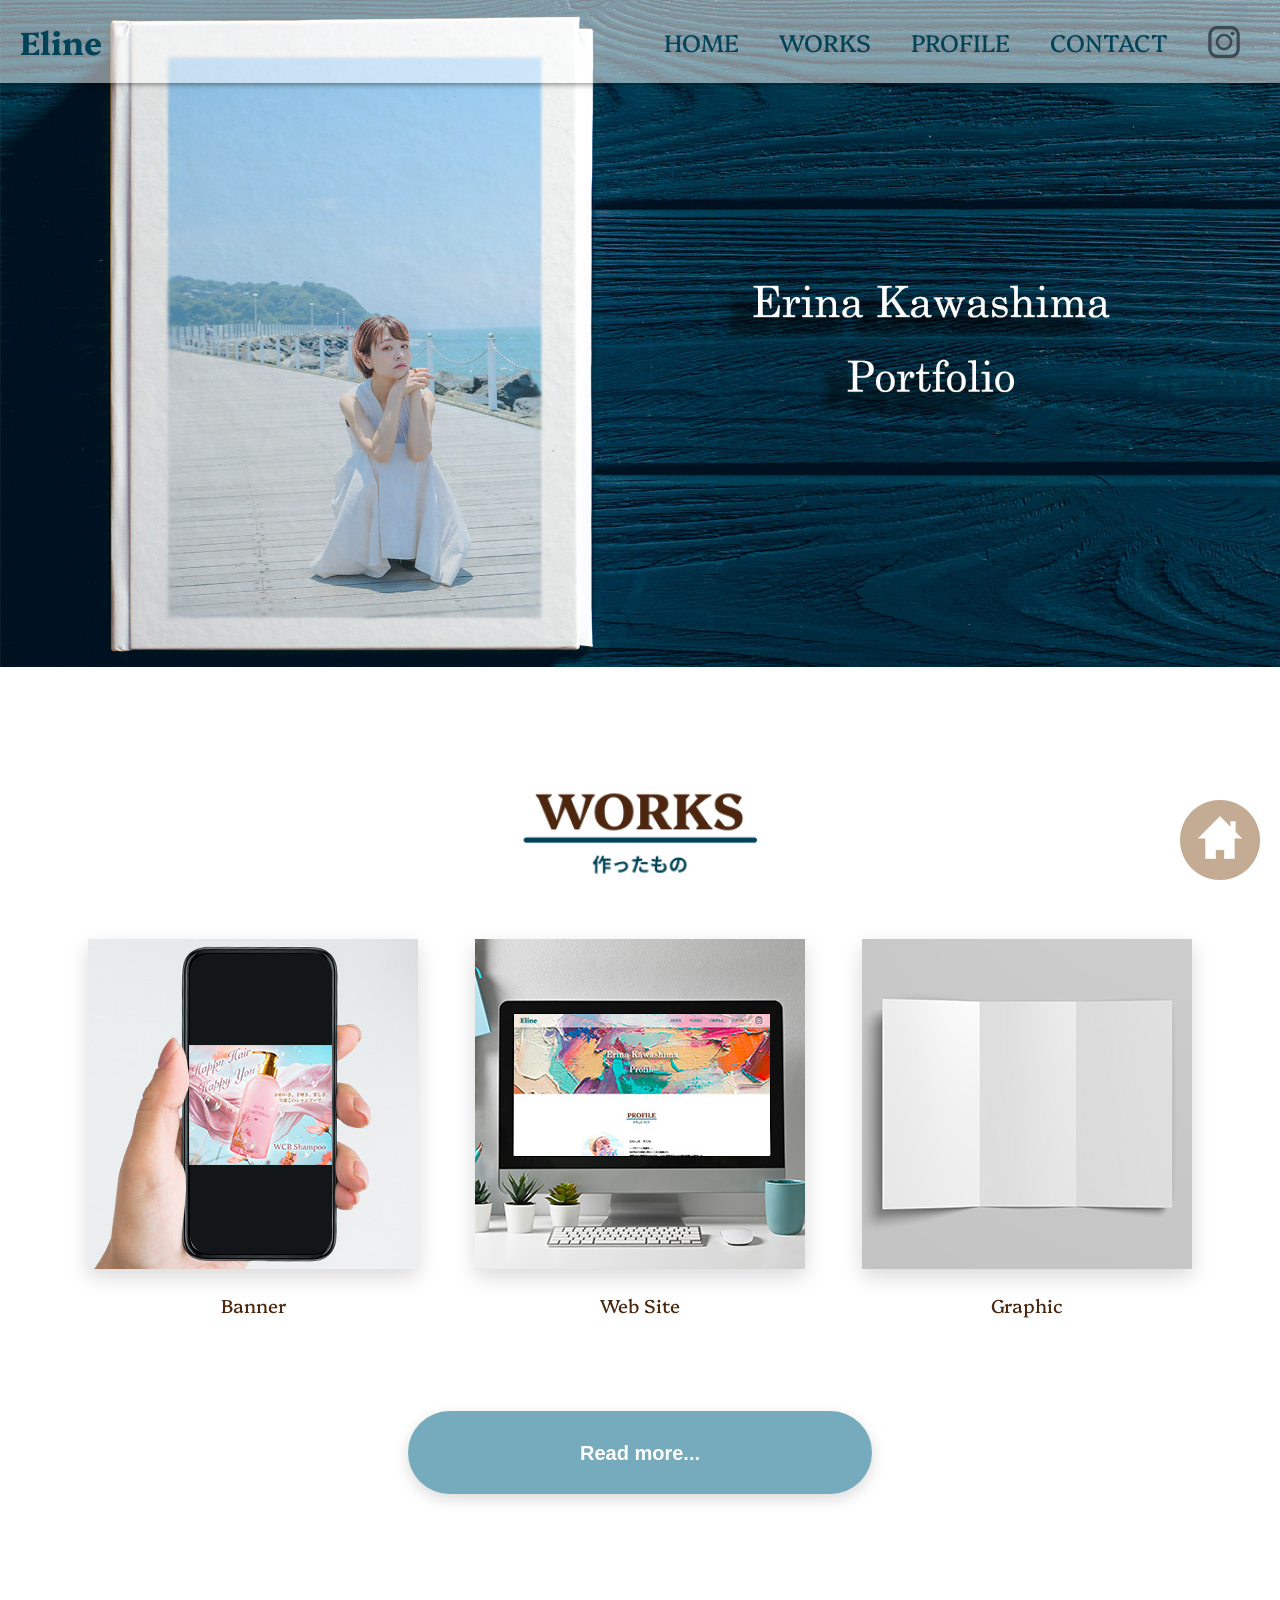
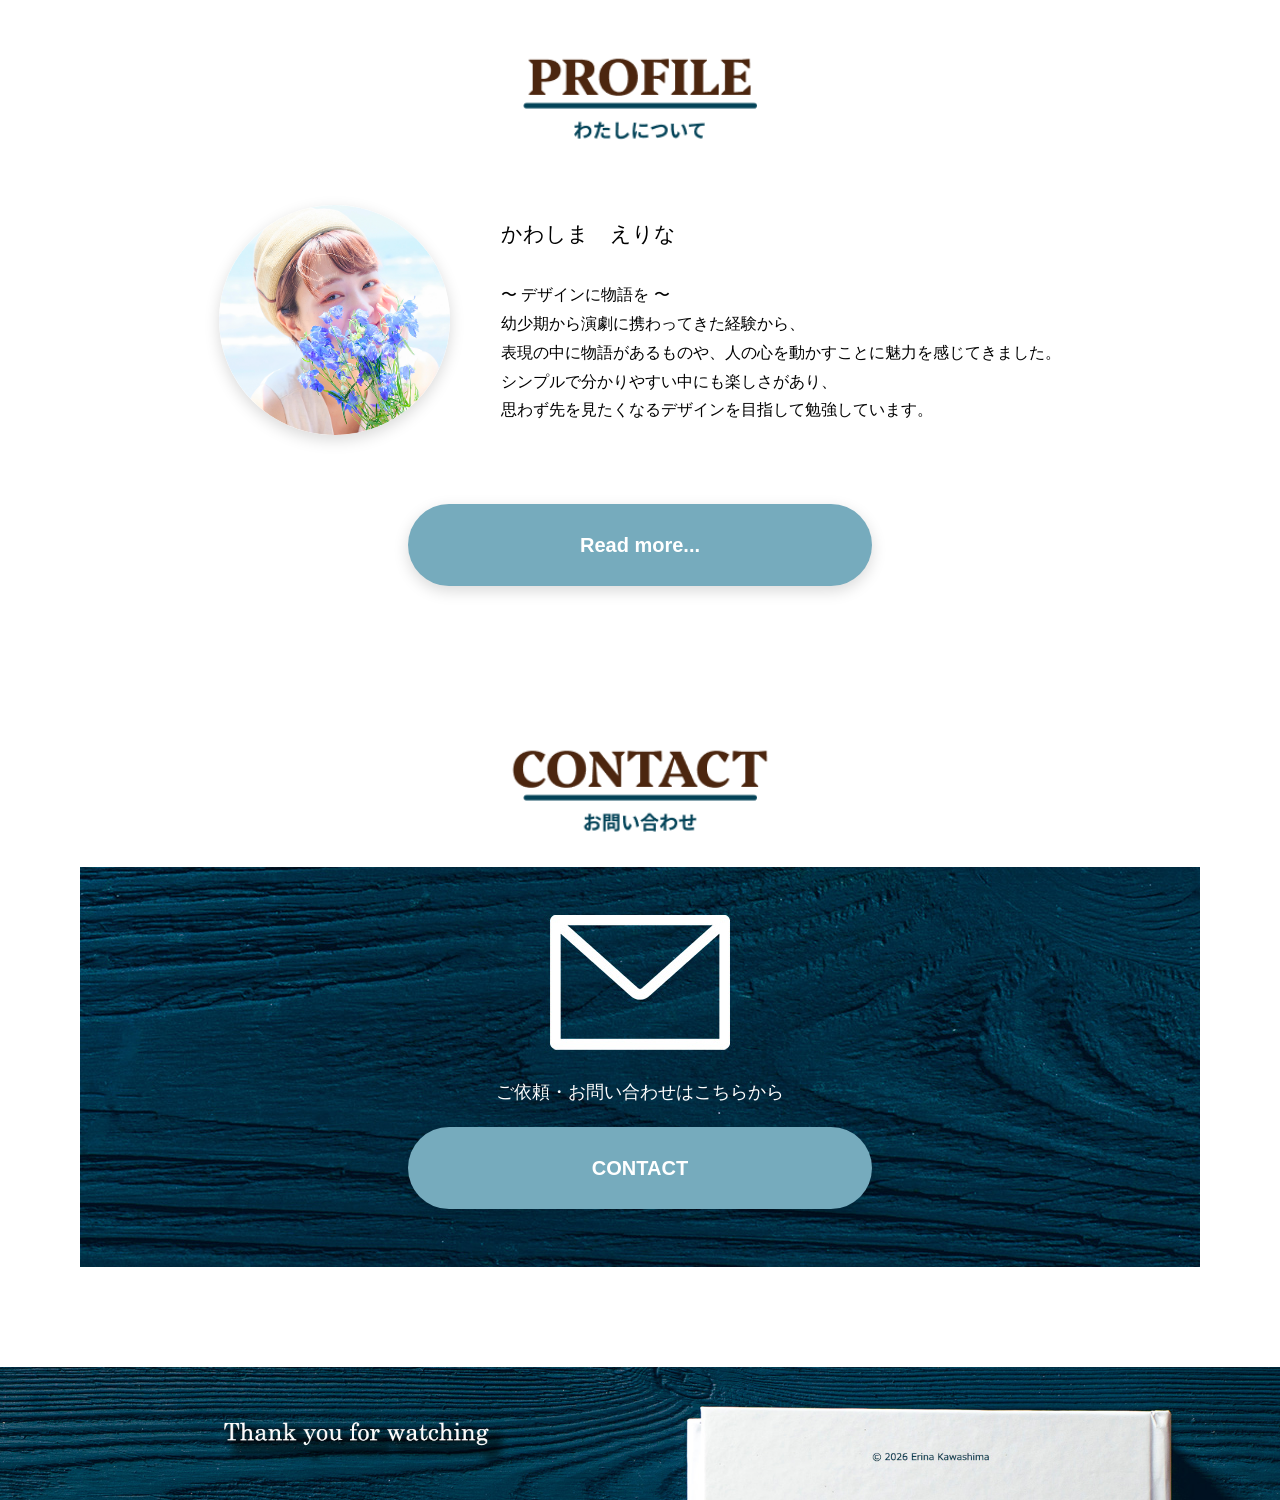
==== index.html @ 05cc4822 "Add files via upload" ====
<!doctype html>
<html>
<head>
<meta charset="utf-8">
<meta name="viewport" content="width=device-width, initial-scale=1">
	
<title>portfolio</title>
	
<link href="style.css" rel="stylesheet" type="text/css">

<link rel="preconnect" href="https://fonts.googleapis.com">
<link rel="preconnect" href="https://fonts.gstatic.com" crossorigin>
<link href="https://fonts.googleapis.com/css2?family=Platypi:ital,wght@0,300..800;1,300..800&display=swap" rel="stylesheet">
	
<script type="text/javascript">
function MM_preloadImages() { //v3.0
  var d=document; if(d.images){ if(!d.MM_p) d.MM_p=new Array();
    var i,j=d.MM_p.length,a=MM_preloadImages.arguments; for(i=0; i<a.length; i++)
    if (a[i].indexOf("#")!=0){ d.MM_p[j]=new Image; d.MM_p[j++].src=a[i];}}
}

function MM_swapImgRestore() { //v3.0
  var i,x,a=document.MM_sr; for(i=0;a&&i<a.length&&(x=a[i])&&x.oSrc;i++) x.src=x.oSrc;
}

function MM_findObj(n, d) { //v4.01
  var p,i,x;  if(!d) d=document; if((p=n.indexOf("?"))>0&&parent.frames.length) {
    d=parent.frames[n.substring(p+1)].document; n=n.substring(0,p);}
  if(!(x=d[n])&&d.all) x=d.all[n]; for (i=0;!x&&i<d.forms.length;i++) x=d.forms[i][n];
  for(i=0;!x&&d.layers&&i<d.layers.length;i++) x=MM_findObj(n,d.layers[i].document);
  if(!x && d.getElementById) x=d.getElementById(n); return x;
}

function MM_swapImage() { //v3.0
  var i,j=0,x,a=MM_swapImage.arguments; document.MM_sr=new Array; for(i=0;i<(a.length-2);i+=3)
   if ((x=MM_findObj(a[i]))!=null){document.MM_sr[j++]=x; if(!x.oSrc) x.oSrc=x.src; x.src=a[i+2];}
}
</script>
	
<script src="js/jquery-3.7.1.min.js"></script>
<script>
$(function() {
	  // .nav-button をクリックした時の設定
	  $(".nav-button").on("click",function() {
			  // <body> にクラス名 [menu-open] を追加・削除
			  $("body").toggleClass("menu-open");
	  });

	  // ナビゲーション (<nav>) 内をクリックした時の設定
	  $(document).on('click', '.menu-open nav', function() {
			  // ブラウザに .nav-button をクリックさせる
			  $('.nav-button').trigger('click');
	  });
});
</script>	
	
	
</head>

	
<body id="top" onLoad="MM_preloadImages('img/insta-icon02.png')">
<header>
  <h1><a href="portfolio.html">Eline</a></h1>
	
<div class="nav-button">
    <span></span>
    <span></span>
    <span></span>
</div>
	
  <nav>
    <ul class="menu">
      <li><a href="portfolio.html">HOME</a></li>
      <li><a href="works.html">WORKS</a></li>
      <li><a href="profile.html">PROFILE</a></li>
      <li><a href="#contact">CONTACT</a></li>
      <li><a href="https://www.instagram.com/erinakawashima/"><img src="img/insta-icon.png" alt="instagram" id="insta" onMouseOver="MM_swapImage('insta','','img/insta-icon02.png',1)" onMouseOut="MM_swapImgRestore()"/></a></li>
    </ul>
  </nav>
	
</header>
	

    
<p class="main-img">
  <picture>
    <source srcset="img/r-main-img.jpg" media="(max-width: 600px)">
    <img src="img/main-img.jpg" alt="">
  </picture>
</p>
    
	
<main>
  <section class="works" id="works">
    <h2><img src="img/h2-works.png" alt="WORKS 作ったもの"/></h2>
	  
    <div class="flex-box">
		
      <div class="w-box">
        <p><a href="works.html#banner"><img src="img/banner.jpg" alt=""/></a></p>
        <h3>Banner</h3>
      </div>
      <div class="w-box">
        <p><a href="works.html#website"><img src="img/website.jpg" alt=""/></a></p>
        <h3>Web Site</h3>
      </div>
      <div class="w-box">
        <p><a href="works.html#graphic"><img src="img/graphic01.jpg" alt=""/></a></p>
        <h3>Graphic</h3>
      </div>
    </div>
    
    <p class="readmore-btn"><a href="works.html">Read more...</a></p>
  </section>
  
  <section class="profile" id="profile">
    <h2><img src="img/h2-profile.png" alt="PROFILE　わたしについて"/></h2>
	  
    <div class="flex-box profile-flex">
		
      <div class="p-box">
        <p><img src="img/profile.png"  alt="プロフィール写真"/></p>
      </div>
      <div class="p-text">
        <p><span>かわしま　えりな</span></p>
        <p>&nbsp;</p>
        <p>〜 デザインに物語を 〜<br>
        幼少期から演劇に携わってきた経験から、<br>表現の中に物語があるものや、人の心を動かすことに魅力を感じてきました。<br>シンプルで分かりやすい中にも楽しさがあり、<br>思わず先を見たくなるデザインを目指して勉強しています。</p>
      </div>
    </div>
    
    <p class="readmore-btn"><a href="profile.html">Read more...</a></p>
    
  </section>
  
  <section class="contact" id="contact">
    <h2><img src="img/h2-contact.png" alt="CONTACT　お問い合わせ"/></h2>
    <div class="contact-box">
      <p class="contact-img"><img src="img/contact.jpg" alt=""/></p>
      <div class="c-flexbox">
        <p class="contact-text">ご依頼・お問い合わせはこちらから</p>
        <p class="readmore-btn">CONTACT</p>
      </div>
    </div>
    
  </section>
  
  <p class="gotop"><a href="#top"><img src="img/gotop.png" alt="TOP"/></a></p>
	
</main>
	
<footer>
	
  <p><picture>
    <source srcset="img/r-footer.jpg" media="(max-width: 800px)">
    <img src="img/footer.jpg" alt="Thank you for waching @ErinaKawashima">
	</picture>
	</p>
</footer>
	
</body>
</html>
---- style.css ----
@charset "utf-8";

*, ::before, ::after {
	padding: 0;
	margin: 0;
	box-sizing: border-box;
}
html {
	font-size: 62.5%;
/*	scroll-padding-top: 100px;*/
	scroll-behavior: smooth;
}
img {
	vertical-align: bottom;
	max-width: 100%;
	height: auto;
}
body {
	font-family: sans-serif;
	font-size: 1.6rem; /*文字サイズ*/
	line-height: 1.8;
    
    overflow-x: hidden;
}
a {
	color: #034358;
	text-decoration: none;
}
a:hover {
	text-decoration: underline;
}

header {
	display: flex;
	justify-content: space-between;
	padding: 0 20px;
	align-items: center;
	background-color: rgba(255,255,255,0.50);
	box-shadow: 0px 1px 6px rgba(0,0,0,0.5);
	position: fixed;
	width: 100%;
	height: auto;
	z-index: 1;
}
.menu {
	list-style-type: none;
	display: flex;
    font-size: 2.4rem;
	padding: 2rem 0;
}

.menu a {
	padding: 10px 20px;
	color: #034358;
}
.menu a:hover {
    color: #ffad3b;
	text-decoration: none;
}

#insta {
    padding-bottom: 5px;
}

h1 a:hover {
    color: #ffad3b;
    text-decoration: none;
}

h1 {
	color: #034358;
}
h2 {
    /*outline: 2px solid red;*/
    padding: 10rem 0 3rem 0;
    width: 100%;
    max-width: 600px;
    margin: 0 auto;
}
h2 img {
    width: 25vw;
    max-width: 270px;
    min-width: 150px;
    height: auto;
}
h2, h3 {
	text-align: center;
}
h3 {
	color: #4C260F;
	font-weight: normal;
	padding: 20px 0;
}



nav ul,h1,h2,h3 {
  font-family: "Platypi", serif;
  font-optical-sizing: auto;
  /*font-weight: <weight>;*/
  font-style: normal;
}

.main-img img,footer img {
  width: 100%;
  height: auto;
  display: block;
}

main {
	max-width: 1200px;
	margin: 0 auto;
	padding: 0 20px;
}
/*
.works {
    padding-top: 50px;
}
*/

.flex-box {
	padding: 30px 0;
    display: flex;
    justify-content: space-around;
}

.readmore-btn {
	width: 40%;
    max-width: 600px;
    min-width: 150px;
	color: #FFFFFF;
	background-color: #76ABBD;
	margin: 3vw auto;
	padding: 2% 0;
/*    font-size: 1.6vw;*/
	border-radius: 50px;
	font-weight: bold;
    font-size: 2rem;
	white-space: nowrap;
	text-align: center;
    
    box-shadow: 0 5px 15px rgba(0, 0, 0, 0.15);
}
.readmore-btn:hover{
	opacity: 0.7;
}
.readmore-btn a {
	color: #fff;
}
.readmore-btn a:hover {
	text-decoration: none;
}

.w-box {
    padding: 0 10px;
}

.w-box img {
    box-shadow: 0 8px 20px rgba(0,0,0,0.15);
    transition: 0.3s;
}

.w-box img:hover {
  transform: translateY(-5px);
  box-shadow: 0 15px 35px rgba(0,0,0,0.25);
}

.profile-flex {
    display: flex;
    justify-content: center;
    align-items: center;
    gap: 4vw;
}

/* 画像側 */
.p-box {
    /*outline: 2px solid red;*/
    flex: 0 0 auto;
}

/* ここがポイント */
.p-box img {
  width: 18vw;          /* 画面幅に比例 */
  max-width: 300px;     /* 大きくなりすぎ防止 */
  min-width: 200px;     /* 小さくなりすぎ防止 */
  aspect-ratio: 1 / 1; /* 正円キープ */
  object-fit: cover;
  border-radius: 50%;
    
    box-shadow: 0 5px 15px rgba(0, 0, 0, 0.15);
    
}



.p-text span {
    font-size: 1.3em;
}
.p-text {
    /*outline: 2px solid red;*/
	max-width: 800px;
	height: auto;
}
.contact-img {
    text-align: center;
}
.contact-box {
    position: relative;
}

.c-flexbox {
    position: absolute;
    inset: 0;
    display: flex;
    flex-direction: column;
    justify-content: center;
    align-items: center;
    gap: 1.5em;
}

.contact-text {
	position: absolute;
	top: 58%;
	left: 50%;
	transform: translate(-50%, -50%);
	color: #FFFFFF;
    font-size: 1.8rem;
	text-align: center;
	width: 100%;
	padding-bottom: 0.8em;	
}
.contact .readmore-btn {
    margin: 0 auto;
    position: absolute;
    top: 65%;
    left: 50%;
    transform: translate(-50%);
}
.gotop {
	position: fixed;
	bottom: 20px;
	right: 20px;
	opacity: 0.7;
}
.gotop:hover {
	opacity: 1;
}




footer {
	padding-top: 100px;

	/*background-color: #034358;
	color: #FFFFFF;
	height: 100px;
	text-align: right;*/   
}

@media (max-width:800px){
    
body {
    background-color: #FFFAED;
    font-size: 14px; /*文字サイズ*/
}

	
nav {
  position: fixed;
  top: 0;
  left: 100%;
  width: 100%;
  height: 100%;
  background-color: #fff;
  padding-top: 100px;
	transition: 0.5s;
}	
	


nav .menu {
  display: block;
  height: 100%;
  padding-bottom: 50px;
  overflow: auto;
}

nav .menu a {
  font-size: 24px; /*文字サイズ*/
  padding: 30px 0;
  display: block;
  text-align: center;
}
	
header h1 {
	z-index: 1;
}	

.nav-button {
	width: 70px;
	height: 50px;
	position: relative;
	z-index: 1;
}
	
.nav-button span {
  width: 30px;
  height: 3px;
  background-color: #034358;
  position: absolute;
  left: 20px;
    border-radius: 2px;
}
.nav-button span:nth-child(1) {
	top: 12px;
}
.nav-button span:nth-child(2) {
	top: 24px;
}
.nav-button span:nth-child(3) {
	top: 36px;
}
	

.menu-open nav {
	left: 0;
}	
	
.menu-open .nav-button span:nth-child(1) {
  top: 24px;
  transform: rotate(315deg);
}

.menu-open .nav-button span:nth-child(2) {
  width: 0;
  left: 50%;
}

.menu-open .nav-button span:nth-child(3) {
  top: 24px;
  transform: rotate(-315deg);
}
	
.nav-button span {
	transition: 0.3s;
}

    
.flex-box {
	padding: 0px;
    display: block;
    text-align: center;
}
.p-text {
    font-size: 14px;
    }
.p-box {
    padding-bottom: 2em;
    }
 
    
.readmore-btn {
        font-size: 1.4rem;
    }
.contact-text {
    font-size: 1.2rem;
    } 
    
.gotop {
    width: 50px;
    height: 50px;
    }
    
}
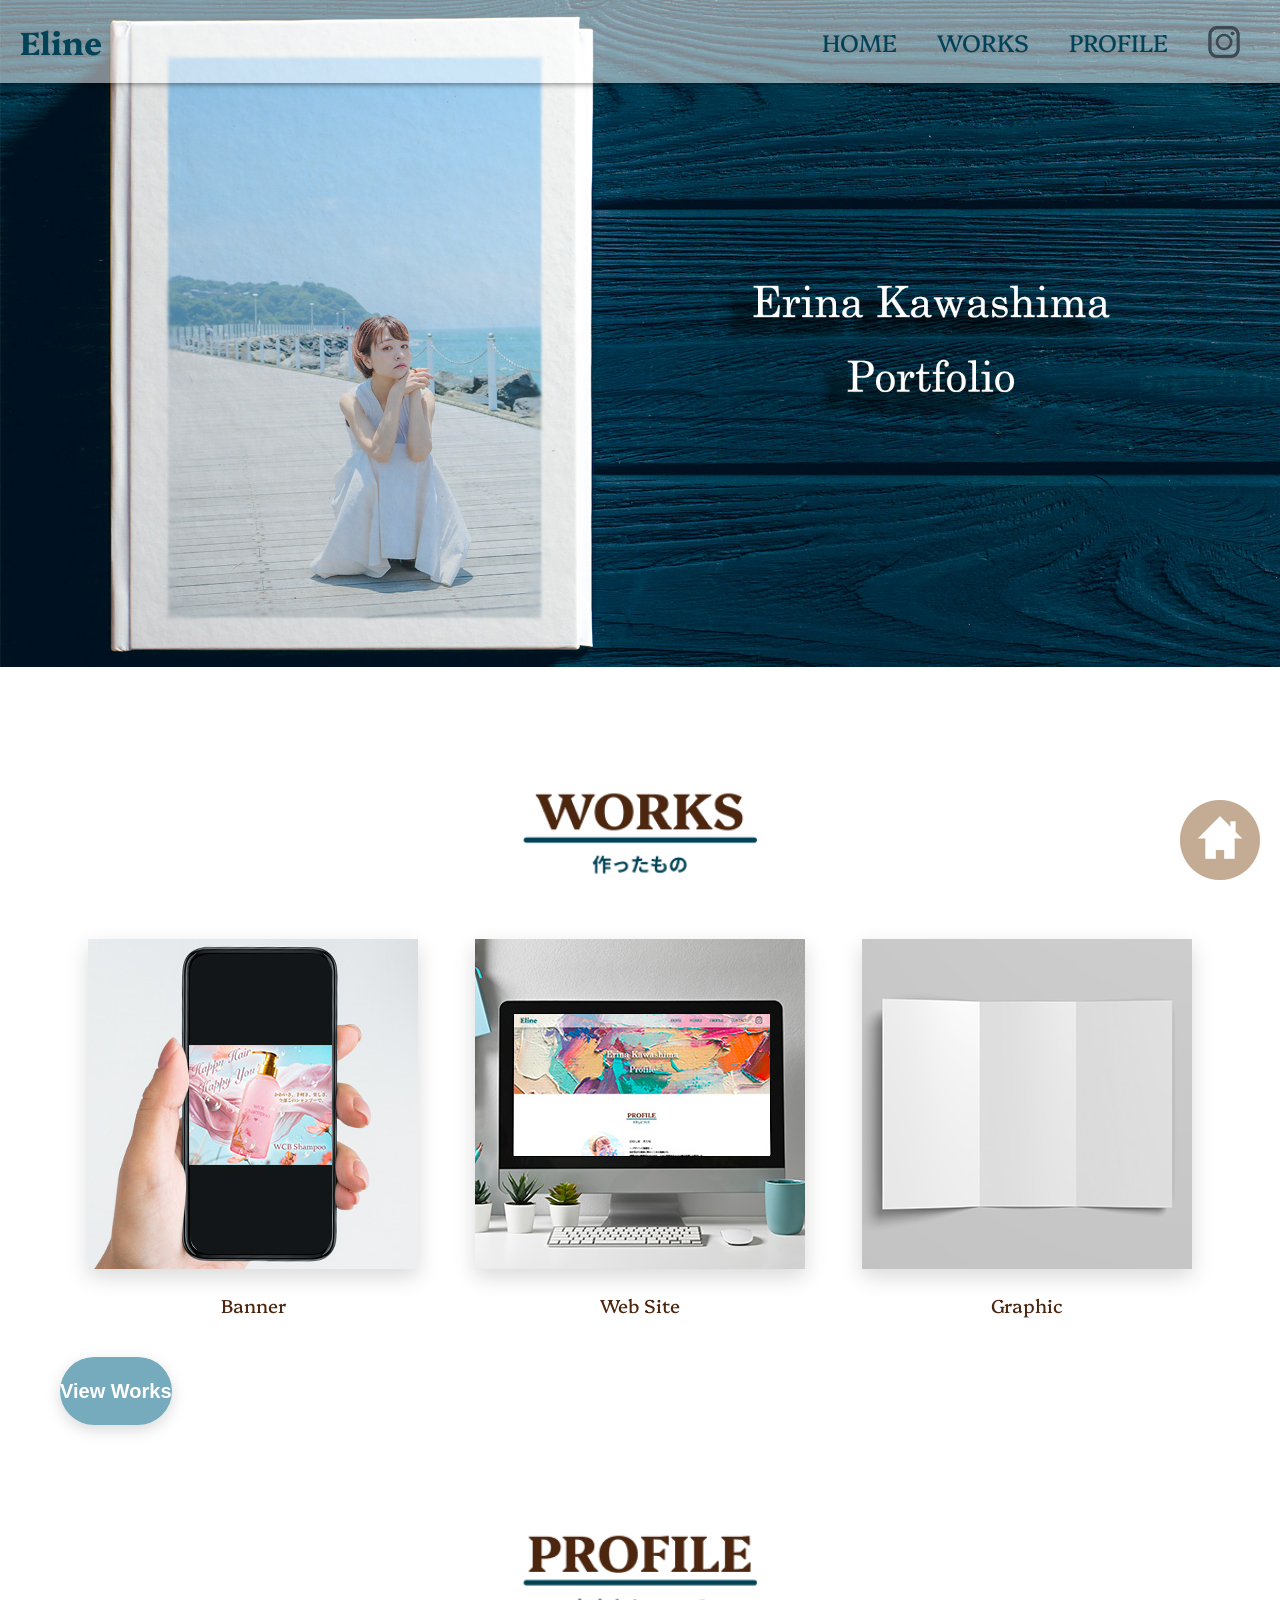
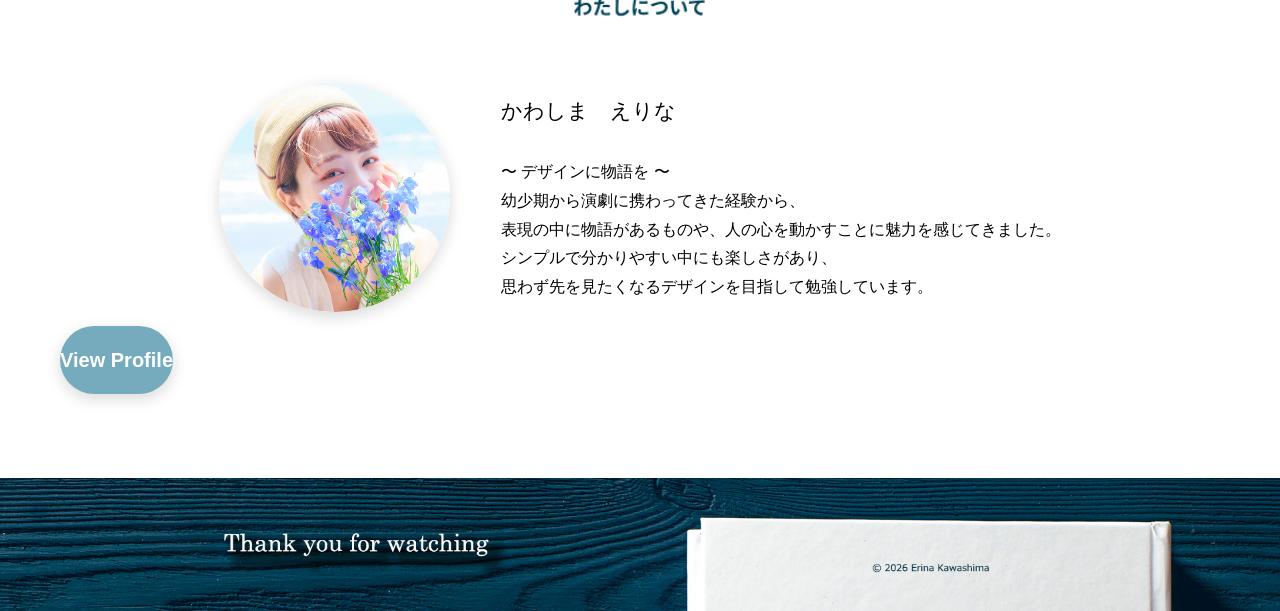
==== commit e7c647ba: "Add files via upload 最新4/1" ====
--- a/index.html
+++ b/index.html
@@ -1,162 +1,165 @@
-<!doctype html>
-<html>
-<head>
-<meta charset="utf-8">
-<meta name="viewport" content="width=device-width, initial-scale=1">
-	
-<title>portfolio</title>
-	
-<link href="style.css" rel="stylesheet" type="text/css">
-
-<link rel="preconnect" href="https://fonts.googleapis.com">
-<link rel="preconnect" href="https://fonts.gstatic.com" crossorigin>
-<link href="https://fonts.googleapis.com/css2?family=Platypi:ital,wght@0,300..800;1,300..800&display=swap" rel="stylesheet">
-	
-<script type="text/javascript">
-function MM_preloadImages() { //v3.0
-  var d=document; if(d.images){ if(!d.MM_p) d.MM_p=new Array();
-    var i,j=d.MM_p.length,a=MM_preloadImages.arguments; for(i=0; i<a.length; i++)
-    if (a[i].indexOf("#")!=0){ d.MM_p[j]=new Image; d.MM_p[j++].src=a[i];}}
-}
-
-function MM_swapImgRestore() { //v3.0
-  var i,x,a=document.MM_sr; for(i=0;a&&i<a.length&&(x=a[i])&&x.oSrc;i++) x.src=x.oSrc;
-}
-
-function MM_findObj(n, d) { //v4.01
-  var p,i,x;  if(!d) d=document; if((p=n.indexOf("?"))>0&&parent.frames.length) {
-    d=parent.frames[n.substring(p+1)].document; n=n.substring(0,p);}
-  if(!(x=d[n])&&d.all) x=d.all[n]; for (i=0;!x&&i<d.forms.length;i++) x=d.forms[i][n];
-  for(i=0;!x&&d.layers&&i<d.layers.length;i++) x=MM_findObj(n,d.layers[i].document);
-  if(!x && d.getElementById) x=d.getElementById(n); return x;
-}
-
-function MM_swapImage() { //v3.0
-  var i,j=0,x,a=MM_swapImage.arguments; document.MM_sr=new Array; for(i=0;i<(a.length-2);i+=3)
-   if ((x=MM_findObj(a[i]))!=null){document.MM_sr[j++]=x; if(!x.oSrc) x.oSrc=x.src; x.src=a[i+2];}
-}
-</script>
-	
-<script src="js/jquery-3.7.1.min.js"></script>
-<script>
-$(function() {
-	  // .nav-button をクリックした時の設定
-	  $(".nav-button").on("click",function() {
-			  // <body> にクラス名 [menu-open] を追加・削除
-			  $("body").toggleClass("menu-open");
-	  });
-
-	  // ナビゲーション (<nav>) 内をクリックした時の設定
-	  $(document).on('click', '.menu-open nav', function() {
-			  // ブラウザに .nav-button をクリックさせる
-			  $('.nav-button').trigger('click');
-	  });
-});
-</script>	
-	
-	
-</head>
-
-	
-<body id="top" onLoad="MM_preloadImages('img/insta-icon02.png')">
-<header>
-  <h1><a href="portfolio.html">Eline</a></h1>
-	
-<div class="nav-button">
-    <span></span>
-    <span></span>
-    <span></span>
-</div>
-	
-  <nav>
-    <ul class="menu">
-      <li><a href="portfolio.html">HOME</a></li>
-      <li><a href="works.html">WORKS</a></li>
-      <li><a href="profile.html">PROFILE</a></li>
-      <li><a href="#contact">CONTACT</a></li>
-      <li><a href="https://www.instagram.com/erinakawashima/"><img src="img/insta-icon.png" alt="instagram" id="insta" onMouseOver="MM_swapImage('insta','','img/insta-icon02.png',1)" onMouseOut="MM_swapImgRestore()"/></a></li>
-    </ul>
-  </nav>
-	
-</header>
-	
-
-    
-<p class="main-img">
-  <picture>
-    <source srcset="img/r-main-img.jpg" media="(max-width: 600px)">
-    <img src="img/main-img.jpg" alt="">
-  </picture>
-</p>
-    
-	
-<main>
-  <section class="works" id="works">
-    <h2><img src="img/h2-works.png" alt="WORKS 作ったもの"/></h2>
-	  
-    <div class="flex-box">
-		
-      <div class="w-box">
-        <p><a href="works.html#banner"><img src="img/banner.jpg" alt=""/></a></p>
-        <h3>Banner</h3>
-      </div>
-      <div class="w-box">
-        <p><a href="works.html#website"><img src="img/website.jpg" alt=""/></a></p>
-        <h3>Web Site</h3>
-      </div>
-      <div class="w-box">
-        <p><a href="works.html#graphic"><img src="img/graphic01.jpg" alt=""/></a></p>
-        <h3>Graphic</h3>
-      </div>
-    </div>
-    
-    <p class="readmore-btn"><a href="works.html">Read more...</a></p>
-  </section>
-  
-  <section class="profile" id="profile">
-    <h2><img src="img/h2-profile.png" alt="PROFILE　わたしについて"/></h2>
-	  
-    <div class="flex-box profile-flex">
-		
-      <div class="p-box">
-        <p><img src="img/profile.png"  alt="プロフィール写真"/></p>
-      </div>
-      <div class="p-text">
-        <p><span>かわしま　えりな</span></p>
-        <p>&nbsp;</p>
-        <p>〜 デザインに物語を 〜<br>
-        幼少期から演劇に携わってきた経験から、<br>表現の中に物語があるものや、人の心を動かすことに魅力を感じてきました。<br>シンプルで分かりやすい中にも楽しさがあり、<br>思わず先を見たくなるデザインを目指して勉強しています。</p>
-      </div>
-    </div>
-    
-    <p class="readmore-btn"><a href="profile.html">Read more...</a></p>
-    
-  </section>
-  
-  <section class="contact" id="contact">
-    <h2><img src="img/h2-contact.png" alt="CONTACT　お問い合わせ"/></h2>
-    <div class="contact-box">
-      <p class="contact-img"><img src="img/contact.jpg" alt=""/></p>
-      <div class="c-flexbox">
-        <p class="contact-text">ご依頼・お問い合わせはこちらから</p>
-        <p class="readmore-btn">CONTACT</p>
-      </div>
-    </div>
-    
-  </section>
-  
-  <p class="gotop"><a href="#top"><img src="img/gotop.png" alt="TOP"/></a></p>
-	
-</main>
-	
-<footer>
-	
-  <p><picture>
-    <source srcset="img/r-footer.jpg" media="(max-width: 800px)">
-    <img src="img/footer.jpg" alt="Thank you for waching @ErinaKawashima">
-	</picture>
-	</p>
-</footer>
-	
-</body>
-</html>
+<!doctype html>
+<html>
+<head>
+<meta charset="utf-8">
+<meta name="viewport" content="width=device-width, initial-scale=1">
+	
+<title>ErinaKawashima portfolio</title>
+	
+<link href="style.css" rel="stylesheet" type="text/css">
+
+<link rel="preconnect" href="https://fonts.googleapis.com">
+<link rel="preconnect" href="https://fonts.gstatic.com" crossorigin>
+<link href="https://fonts.googleapis.com/css2?family=Platypi:ital,wght@0,300..800;1,300..800&display=swap" rel="stylesheet">
+	
+<script type="text/javascript">
+function MM_preloadImages() { //v3.0
+  var d=document; if(d.images){ if(!d.MM_p) d.MM_p=new Array();
+    var i,j=d.MM_p.length,a=MM_preloadImages.arguments; for(i=0; i<a.length; i++)
+    if (a[i].indexOf("#")!=0){ d.MM_p[j]=new Image; d.MM_p[j++].src=a[i];}}
+}
+
+function MM_swapImgRestore() { //v3.0
+  var i,x,a=document.MM_sr; for(i=0;a&&i<a.length&&(x=a[i])&&x.oSrc;i++) x.src=x.oSrc;
+}
+
+function MM_findObj(n, d) { //v4.01
+  var p,i,x;  if(!d) d=document; if((p=n.indexOf("?"))>0&&parent.frames.length) {
+    d=parent.frames[n.substring(p+1)].document; n=n.substring(0,p);}
+  if(!(x=d[n])&&d.all) x=d.all[n]; for (i=0;!x&&i<d.forms.length;i++) x=d.forms[i][n];
+  for(i=0;!x&&d.layers&&i<d.layers.length;i++) x=MM_findObj(n,d.layers[i].document);
+  if(!x && d.getElementById) x=d.getElementById(n); return x;
+}
+
+function MM_swapImage() { //v3.0
+  var i,j=0,x,a=MM_swapImage.arguments; document.MM_sr=new Array; for(i=0;i<(a.length-2);i+=3)
+   if ((x=MM_findObj(a[i]))!=null){document.MM_sr[j++]=x; if(!x.oSrc) x.oSrc=x.src; x.src=a[i+2];}
+}
+</script>
+	
+<script src="js/jquery-3.7.1.min.js"></script>
+<script>
+$(function() {
+	  // .nav-button をクリックした時の設定
+	  $(".nav-button").on("click",function() {
+			  // <body> にクラス名 [menu-open] を追加・削除
+			  $("body").toggleClass("menu-open");
+	  });
+
+	  // ナビゲーション (<nav>) 内をクリックした時の設定
+	  $(document).on('click', '.menu-open nav', function() {
+			  // ブラウザに .nav-button をクリックさせる
+			  $('.nav-button').trigger('click');
+	  });
+});
+</script>	
+	
+	
+</head>
+
+	
+<body id="top" onLoad="MM_preloadImages('img/insta-icon02.png')">
+<header>
+  <h1><a href="index.html">Eline</a></h1>
+	
+<div class="nav-button">
+    <span></span>
+    <span></span>
+    <span></span>
+</div>
+	
+  <nav>
+    <ul class="menu">
+      <li><a href="index.html">HOME</a></li>
+      <li><a href="works.html">WORKS</a></li>
+      <li><a href="profile.html">PROFILE</a></li>
+	  <!-- <li><a href="#contact">CONTACT</a></li> -->
+      <li><a href="https://www.instagram.com/erinakawashima/"><img src="img/insta-icon.png" alt="instagram" id="insta" onMouseOver="MM_swapImage('insta','','img/insta-icon02.png',1)" onMouseOut="MM_swapImgRestore()"/></a></li>
+    </ul>
+  </nav>
+	
+</header>
+	
+
+    
+<p class="main-img">
+  <picture>
+    <source srcset="img/r-main-img.jpg" media="(max-width: 600px)">
+    <img src="img/main-img.jpg" alt="">
+  </picture>
+</p>
+    
+	
+<main>
+  <section class="works" id="works">
+    <h2><img src="img/h2-works.png" alt="WORKS 作ったもの"/></h2>
+	  
+    <div class="flex-box">
+		
+      <div class="w-box">
+        <p><a href="works.html#banner"><img src="img/banner.jpg" alt=""/></a></p>
+        <h3>Banner</h3>
+      </div>
+      <div class="w-box">
+        <p><a href="works.html#website"><img src="img/website.jpg" alt=""/></a></p>
+        <h3>Web Site</h3>
+      </div>
+      <div class="w-box">
+        <p><a href="works.html#graphic"><img src="img/graphic01.jpg" alt=""/></a></p>
+        <h3>Graphic</h3>
+      </div>
+    </div>
+    
+<a href="works.html" class="readmore-btn">View Works</a>
+  </section>
+  
+  <section class="profile" id="profile">
+    <h2><img src="img/h2-profile.png" alt="PROFILE　わたしについて"/></h2>
+	  
+    <div class="flex-box profile-flex">
+		
+      <div class="p-box">
+        <p><img src="img/profile.png"  alt="プロフィール写真"/></p>
+      </div>
+      <div class="p-text">
+        <p><span>かわしま　えりな</span></p>
+        <p>&nbsp;</p>
+        <p>〜 デザインに物語を 〜<br>
+        幼少期から演劇に携わってきた経験から、<br>表現の中に物語があるものや、人の心を動かすことに魅力を感じてきました。<br>シンプルで分かりやすい中にも楽しさがあり、<br>思わず先を見たくなるデザインを目指して勉強しています。</p>
+      </div>
+    </div>
+    
+<a href="profile.html" class="readmore-btn">View Profile</a>
+    
+  </section>
+  
+<!-- お問い合わせ
+<section class="contact" id="contact">
+    <h2><img src="img/h2-contact.png" alt="CONTACT　お問い合わせ"/></h2>
+    <div class="contact-box">
+      <p class="contact-img"><img src="img/contact.jpg" alt=""/></p>
+      <div class="c-flexbox">
+        <p class="contact-text">ご依頼・お問い合わせはこちらから</p>
+        <p class="readmore-btn"><a href="mailto:info.erinakawashima@gmail.com">CONTACT</a></p>
+      </div>
+    </div>
+</section> -->
+	
+	
+	
+  
+  <p class="gotop"><a href="#top"><img src="img/gotop.png" alt="TOP"/></a></p>
+	
+</main>
+	
+<footer>
+	
+  <p><picture>
+    <source srcset="img/r-footer.jpg" media="(max-width: 800px)">
+    <img src="img/footer.jpg" alt="Thank you for waching @ErinaKawashima">
+	</picture>
+	</p>
+</footer>
+	
+</body>
+</html>
